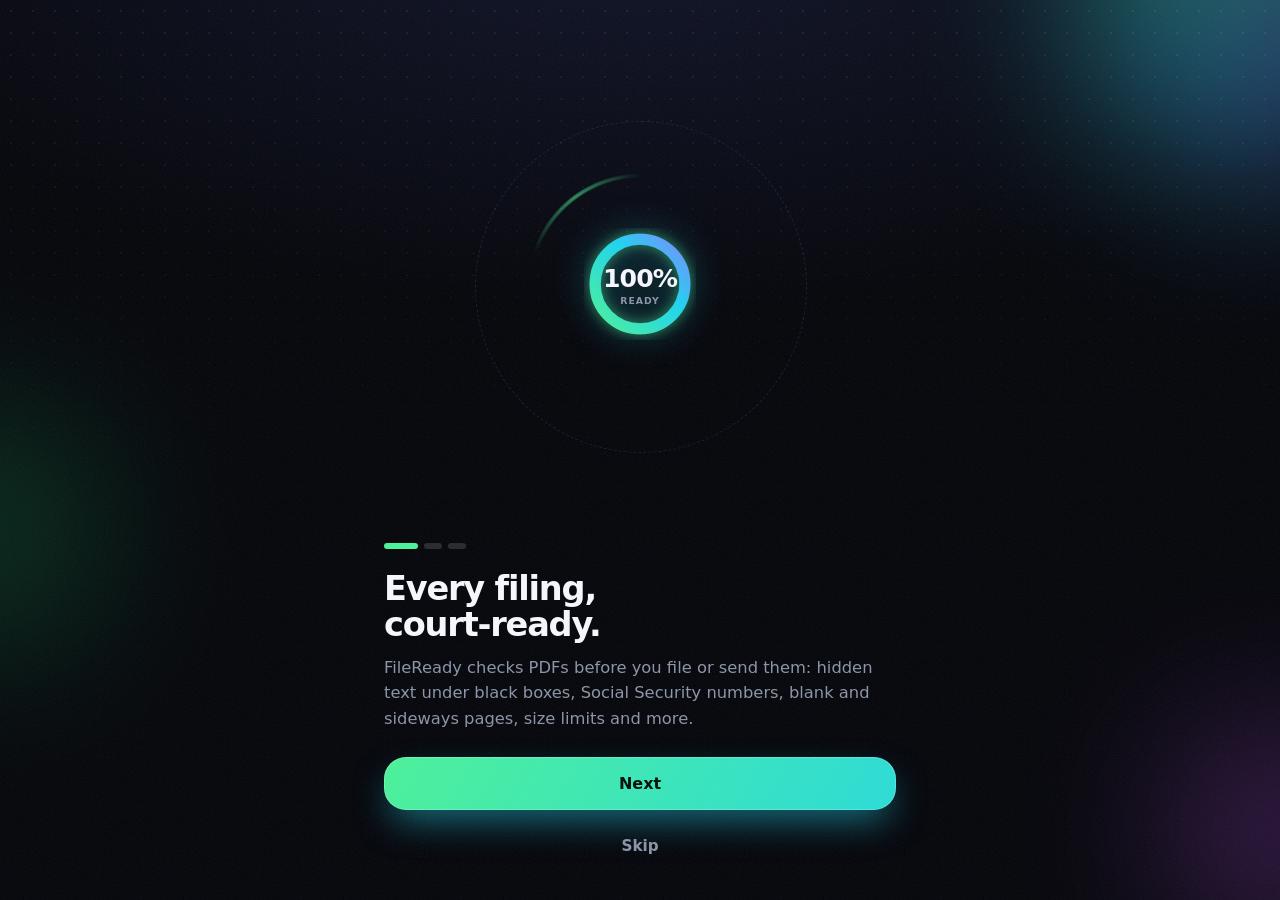
==== index.html @ b7d7ddf2 "Add files via upload" ====
<!DOCTYPE html>
<html lang="en">
<head>
<meta charset="utf-8">
<meta name="viewport" content="width=device-width, initial-scale=1, viewport-fit=cover">
<meta name="theme-color" content="#07080c">
<meta name="mobile-web-app-capable" content="yes">
<meta name="description" content="FileReady checks court filings and deal documents on your device: hidden redactions, sensitive numbers, blank and sideways pages, size limits, Bates numbering, exhibits and closing binders.">
<title>FileReady</title>
<meta name="referrer" content="no-referrer">
<script src="boot.js"></script>
<link rel="manifest" href="manifest.webmanifest">
<link rel="icon" href="icon-192.png">
<link rel="apple-touch-icon" href="apple-touch-icon.png">
<link rel="stylesheet" href="app.css">
</head>
<body>
<div class="glows" aria-hidden="true"><i></i><i></i><i></i></div>
<div id="app"><div style="min-height:100vh;display:flex;align-items:center;justify-content:center"><span class="spin"></span></div></div>
<script src="pdf-lib.min.js"></script>
<script type="module" src="pdfjs-init.mjs"></script>
<script src="jszip.min.js"></script>
<script src="engine.js"></script>
<script src="rules.js"></script>
<script src="app.js"></script>
</body>
</html>
---- app.css ----
:root{--bg:#07080c;--bg2:#0d0f15;--tx:#f4f6fb;--mut:#8d95a8;--mut2:#5f6779;--card:rgba(255,255,255,.055);--card2:rgba(255,255,255,.09);--line:rgba(255,255,255,.08);--line2:rgba(255,255,255,.14);--nav:rgba(20,23,31,.78);--sheet:#12141b;--input:rgba(255,255,255,.06);
--g1:#4ef09a;--g2:#10a957;--o1:#ffb08f;--o2:#ff6a3d;--y1:#ffe08a;--y2:#ffb020;--p1:#a3adff;--p2:#5b6cff;--red:#ff7a6b;--amb:#ffc145;--ok:#4ef09a;--ink:#0b0d12;--glowA:.55;--r:24px;color-scheme:dark}
html.light{--bg:#f2f4f8;--bg2:#ffffff;--tx:#0e1322;--mut:#5b6476;--mut2:#8a93a5;--card:rgba(255,255,255,.82);--card2:rgba(14,19,34,.05);--line:rgba(14,19,34,.08);--line2:rgba(14,19,34,.14);--nav:rgba(255,255,255,.86);--sheet:#ffffff;--input:rgba(14,19,34,.05);--red:#e5484d;--amb:#d98a00;--ok:#14a85a;--glowA:.28;color-scheme:light}
html{font-size:16px;-webkit-text-size-adjust:100%}html.big{font-size:18.5px}
*{box-sizing:border-box;-webkit-tap-highlight-color:transparent}
body{margin:0;background:var(--bg);color:var(--tx);font-family:Inter,"SF Pro Display","Segoe UI",Roboto,system-ui,Arial,sans-serif;-webkit-font-smoothing:antialiased;min-height:100vh;overflow-x:hidden;padding:env(safe-area-inset-top) env(safe-area-inset-right) 0 env(safe-area-inset-left)}
button,input,select,textarea{font:inherit;color:inherit}
button{cursor:pointer;border:0;background:none;padding:0}
a{color:var(--g1)}html.light a{color:#0b8f4b}
.glows{position:fixed;inset:0;pointer-events:none;z-index:0;overflow:hidden}
.glows i{position:absolute;border-radius:50%;filter:blur(70px);opacity:var(--glowA)}
.glows i:nth-child(1){width:320px;height:320px;background:var(--p2);top:-110px;right:-120px}
.glows i:nth-child(2){width:280px;height:280px;background:var(--g2);top:46%;left:-170px;opacity:calc(var(--glowA)*.7)}
.glows i:nth-child(3){width:240px;height:240px;background:var(--o2);bottom:-60px;right:-130px;opacity:calc(var(--glowA)*.55)}
#app{position:relative;z-index:1;max-width:560px;margin:0 auto;min-height:100vh}
.glass{background:var(--card);border:1px solid var(--line);backdrop-filter:blur(22px);-webkit-backdrop-filter:blur(22px)}
html.light .glass{box-shadow:0 6px 24px rgba(14,19,34,.06)}
.hd{display:flex;align-items:center;gap:12px;padding:18px 20px 6px}
.hd .t{flex:1;min-width:0}.hd small{display:block;color:var(--mut);font-size:.8rem;font-weight:500;white-space:nowrap;overflow:hidden;text-overflow:ellipsis}
.hd b{display:block;font-size:1.38rem;letter-spacing:-.4px;line-height:1.2;white-space:nowrap;overflow:hidden;text-overflow:ellipsis}
.ib{width:44px;height:44px;border-radius:16px;display:flex;align-items:center;justify-content:center;flex:none;position:relative}
.ib .dot{position:absolute;top:9px;right:10px;width:8px;height:8px;border-radius:50%;background:var(--o2);box-shadow:0 0 8px var(--o2)}
.logo{width:46px;height:46px;flex:none;border-radius:14px;overflow:hidden}
.logo svg,.logo img{width:100%;height:100%;display:block}
main{padding:12px 20px 130px}
.search{border-radius:18px;padding:13px 16px;display:flex;align-items:center;gap:10px;color:var(--mut);font-size:.95rem;width:100%;text-align:left}
.search kbd{margin-left:auto;font:600 .7rem Inter,Arial;color:var(--mut);background:var(--card2);padding:4px 8px;border-radius:8px;white-space:nowrap}
.sec{display:flex;justify-content:space-between;align-items:center;margin:24px 2px 12px}.sec b{font-size:1.12rem;letter-spacing:-.3px}.sec a,.sec button.lnk{color:var(--g1);font-size:.88rem;font-weight:600;text-decoration:none}
html.light .sec a,html.light .sec button.lnk{color:#0b8f4b}
.hero{border-radius:30px;padding:20px;position:relative;overflow:hidden}
.hero .top{display:flex;align-items:center;gap:16px}
.ring{flex:none;width:112px;height:112px}
.pill{display:inline-flex;align-items:center;gap:6px;font-size:.75rem;font-weight:600;padding:6px 11px;border-radius:99px;background:rgba(78,240,154,.12);color:var(--g1);border:1px solid rgba(78,240,154,.25);max-width:100%;white-space:nowrap;overflow:hidden;text-overflow:ellipsis}
html.light .pill{color:#0b8f4b;background:rgba(20,168,90,.1);border-color:rgba(20,168,90,.25)}
.hero h2{font-size:1.38rem;font-weight:800;letter-spacing:-.6px;margin:10px 0 2px;line-height:1.15}
.mut{color:var(--mut)}.sm{font-size:.82rem}.xs{font-size:.74rem}
.bento{display:grid;grid-template-columns:1.15fr 1fr;grid-template-rows:96px 96px;gap:12px;margin-top:16px}
.tile{border-radius:24px;padding:14px 16px;color:#10131a;position:relative;overflow:hidden;text-align:left;display:block;width:100%}
.tile small{font-size:.8rem;font-weight:700;opacity:.75;display:flex;align-items:center;gap:6px}.tile b{display:block;font-size:2.35rem;letter-spacing:-1.5px;line-height:1;margin-top:8px}
.tile .bg{position:absolute;right:-14px;bottom:-14px;opacity:.17}
.t1{grid-row:span 2;background:linear-gradient(150deg,var(--o1),var(--o2))}.t1 b{font-size:4rem;margin-top:22px}
.t2{background:linear-gradient(150deg,var(--y1),var(--y2))}.t3{background:linear-gradient(150deg,#6ff5ac,#14b864)}
.t4{grid-column:span 2;background:linear-gradient(120deg,var(--p1),var(--p2));display:flex;align-items:center;justify-content:space-between}
.tile.calm{background:linear-gradient(150deg,#6ff5ac,#14b864)}
.qa{display:grid;grid-template-columns:repeat(4,1fr);gap:10px}
.q{border-radius:22px;padding:14px 4px 12px;text-align:center;font-size:.75rem;font-weight:600;color:var(--tx);opacity:.92}
.q span{display:flex;margin:0 auto 8px;width:44px;height:44px;border-radius:15px;align-items:center;justify-content:center;color:#0b0d12}
.gG{background:linear-gradient(145deg,var(--g1),var(--g2));box-shadow:0 8px 18px rgba(30,194,106,.32)}
.gP{background:linear-gradient(145deg,var(--p1),var(--p2));box-shadow:0 8px 18px rgba(91,108,255,.32)}
.gY{background:linear-gradient(145deg,var(--y1),var(--y2));box-shadow:0 8px 18px rgba(255,176,32,.28)}
.gO{background:linear-gradient(145deg,var(--o1),var(--o2));box-shadow:0 8px 18px rgba(255,106,61,.28)}
.iss{border-radius:22px;padding:14px;display:flex;align-items:center;gap:12px;margin-bottom:10px;position:relative;overflow:hidden;width:100%;text-align:left}
.iss .ic{width:44px;height:44px;border-radius:15px;display:flex;align-items:center;justify-content:center;flex:none}
.iss .tx{flex:1;min-width:0}.iss .tx b{font-size:.95rem;display:block;letter-spacing:-.2px}.iss .tx small{font-size:.8rem;color:var(--mut);display:block;margin-top:2px;overflow-wrap:anywhere}
.iss .bar{position:absolute;left:0;top:14px;bottom:14px;width:3px;border-radius:0 3px 3px 0}
.must .bar{background:var(--o2);box-shadow:0 0 10px var(--o2)}.must .ic{background:rgba(255,106,61,.14);color:var(--o1)}
.should .bar{background:var(--y2);box-shadow:0 0 10px var(--y2)}.should .ic{background:rgba(255,176,32,.14);color:var(--y1)}
.okk .ic{background:rgba(78,240,154,.12);color:var(--g1)}
html.light .must .ic{color:#d9480f}html.light .should .ic{color:#b26a00}html.light .okk .ic{color:#0b8f4b}
.tag{font-size:.66rem;font-weight:800;padding:3px 7px;border-radius:7px;margin-left:6px;vertical-align:2px;letter-spacing:.3px}
.must .tag{background:rgba(255,106,61,.16);color:var(--o1)}.should .tag{background:rgba(255,176,32,.16);color:var(--y1)}
html.light .must .tag{color:#d9480f}html.light .should .tag{color:#b26a00}
.cite{display:inline-flex;align-items:center;gap:4px;font-size:.72rem;color:var(--mut);margin-top:4px}
.fix{font-size:.82rem;font-weight:700;padding:9px 14px;border-radius:99px;background:var(--tx);color:var(--bg);flex:none;white-space:nowrap}
.btn{display:flex;align-items:center;justify-content:center;gap:8px;padding:17px;border-radius:22px;font-weight:800;font-size:1rem;background:linear-gradient(145deg,var(--g1),var(--g2));color:#04140b;box-shadow:0 14px 30px rgba(30,194,106,.38),inset 0 1px 0 rgba(255,255,255,.45);width:100%}
.btn:disabled{opacity:.5}
.btn2{display:flex;align-items:center;justify-content:center;gap:8px;padding:15px;border-radius:20px;font-weight:700;font-size:.95rem;width:100%}
.row2{display:grid;grid-template-columns:1fr 1fr;gap:10px}
.seg{display:flex;padding:4px;border-radius:16px;gap:4px}.seg button{flex:1;text-align:center;padding:10px 0;border-radius:12px;font-size:.82rem;font-weight:600;color:var(--mut)}.seg .on{background:var(--tx);color:var(--bg)}
.list{border-radius:24px;padding:4px 16px}
.li{display:flex;align-items:center;justify-content:space-between;gap:12px;padding:14px 0;border-top:1px solid var(--line);width:100%;text-align:left}.li:first-child{border-top:0}
.li .tx{flex:1;min-width:0}.li b{font-size:.95rem;display:block}.li small{display:block;color:var(--mut);font-size:.8rem;margin-top:2px;overflow-wrap:anywhere}
.tg{width:48px;height:28px;border-radius:99px;background:var(--g2);position:relative;flex:none;transition:background .2s;box-shadow:0 0 12px rgba(30,194,106,.45)}
.tg::after{content:"";position:absolute;right:3px;top:3px;width:22px;height:22px;border-radius:50%;background:#fff;transition:all .2s}
.tg.off{background:var(--line2);box-shadow:none}.tg.off::after{right:23px}
.inp{width:100%;background:var(--input);border:1px solid var(--line);border-radius:14px;padding:12px 14px;outline:none;font-size:.95rem}
.inp:focus{border-color:var(--g1)}
select.inp{appearance:none;-webkit-appearance:none;background-image:linear-gradient(45deg,transparent 50%,var(--mut) 50%),linear-gradient(135deg,var(--mut) 50%,transparent 50%);background-position:calc(100% - 20px) 50%,calc(100% - 14px) 50%;background-size:6px 6px;background-repeat:no-repeat;padding-right:36px}
select.inp option{background:var(--sheet);color:var(--tx)}
label.f{display:block;font-size:.78rem;font-weight:600;color:var(--mut);margin:14px 2px 6px}
.nav{position:fixed;left:50%;transform:translateX(-50%);width:calc(100% - 32px);max-width:528px;bottom:calc(14px + env(safe-area-inset-bottom));height:72px;border-radius:28px;display:flex;align-items:center;justify-content:space-around;z-index:20;background:var(--nav);border:1px solid var(--line2);backdrop-filter:blur(24px);-webkit-backdrop-filter:blur(24px);box-shadow:0 20px 40px rgba(0,0,0,.35)}
.nav button{font-size:.68rem;font-weight:600;color:var(--mut2);text-align:center;width:58px;display:flex;flex-direction:column;align-items:center;gap:4px}
.nav .on{color:var(--tx)}.nav .on svg{stroke:var(--g1);filter:drop-shadow(0 0 6px rgba(78,240,154,.8))}
html.light .nav .on svg{stroke:#10a957;filter:none}
.fab{width:58px!important;height:58px;border-radius:22px;background:linear-gradient(145deg,var(--g1),var(--g2));display:flex;align-items:center;justify-content:center!important;box-shadow:0 10px 26px rgba(30,194,106,.55),inset 0 1px 0 rgba(255,255,255,.4);margin-top:-30px;color:#04140b!important}
.fab.pulse{animation:pulse 2.2s infinite}
@keyframes pulse{0%,100%{box-shadow:0 10px 26px rgba(30,194,106,.55),0 0 0 0 rgba(78,240,154,.5)}60%{box-shadow:0 10px 26px rgba(30,194,106,.55),0 0 0 16px rgba(78,240,154,0)}}
.enter>*{animation:rise .45s cubic-bezier(.2,.8,.2,1) both}
.enter>*:nth-child(2){animation-delay:.04s}.enter>*:nth-child(3){animation-delay:.08s}.enter>*:nth-child(4){animation-delay:.12s}.enter>*:nth-child(5){animation-delay:.16s}.enter>*:nth-child(6){animation-delay:.2s}.enter>*:nth-child(n+7){animation-delay:.24s}
@keyframes rise{from{opacity:0;transform:translateY(14px)}to{opacity:1;transform:none}}
@media (prefers-reduced-motion:reduce){.enter>*,.fab.pulse{animation:none}}
.empty{text-align:center;padding:40px 10px 10px}.empty .art{width:150px;height:150px;margin:0 auto 18px;position:relative}
.empty h2{font-size:1.4rem;letter-spacing:-.5px;margin:0 0 8px}.empty p{color:var(--mut);margin:0 auto 22px;max-width:320px;line-height:1.5}
.sheetbg{position:fixed;inset:0;background:rgba(0,0,0,.5);z-index:40;display:flex;align-items:flex-end;justify-content:center;animation:fade .2s}
.sheet{width:100%;max-width:560px;background:var(--sheet);border-radius:30px 30px 0 0;padding:10px 20px calc(24px + env(safe-area-inset-bottom));max-height:88vh;overflow:auto;animation:up .28s cubic-bezier(.2,.8,.2,1);border:1px solid var(--line2);border-bottom:0}
.sheet .grab{width:42px;height:5px;border-radius:9px;background:var(--line2);margin:0 auto 14px}
.sheet h3{margin:0 0 4px;font-size:1.2rem;letter-spacing:-.3px}
@keyframes up{from{transform:translateY(40px);opacity:.4}to{transform:none;opacity:1}}@keyframes fade{from{opacity:0}to{opacity:1}}
.toast{position:fixed;left:50%;transform:translateX(-50%);bottom:calc(100px + env(safe-area-inset-bottom));background:var(--tx);color:var(--bg);padding:12px 18px;border-radius:16px;font-weight:600;font-size:.9rem;z-index:60;box-shadow:0 10px 30px rgba(0,0,0,.35);max-width:90%;animation:up .25s}
.thumbs{display:flex;gap:18px;overflow-x:auto;padding:14px 4px 6px;scrollbar-width:none}.thumbs::-webkit-scrollbar{display:none}
.th{flex:none;width:96px;text-align:left}.th .pg{height:124px;border-radius:14px;background:#fff;position:relative;box-shadow:0 10px 24px rgba(0,0,0,.35);overflow:hidden}
.th .pg img{width:100%;height:100%;object-fit:cover;object-position:top}
.th .badge{position:absolute;top:-8px;right:-8px;min-width:30px;height:30px;padding:0 6px;border-radius:11px;color:#0b0d12;font-weight:800;display:flex;align-items:center;justify-content:center;font-size:.85rem;box-shadow:0 6px 14px rgba(0,0,0,.4);z-index:2}
.th .bn{position:absolute;bottom:6px;right:6px;font:700 .5rem ui-monospace,monospace;background:#0b0d12;color:#ffd76a;padding:2px 4px;border-radius:4px}
.th b{display:block;font-size:.78rem;margin-top:10px;white-space:nowrap;overflow:hidden;text-overflow:ellipsis}.th small{font-size:.7rem;color:var(--mut)}
.thwrap{position:relative;padding-top:8px}
.grid{display:grid;grid-template-columns:repeat(3,1fr);gap:12px}
.pgc{position:relative;border-radius:12px;overflow:hidden;background:#fff;aspect-ratio:.78;border:3px solid transparent;box-shadow:0 6px 16px rgba(0,0,0,.25)}
.pgc img{width:100%;height:100%;object-fit:contain;display:block}
.pgc.sel{border-color:var(--g1);box-shadow:0 0 0 3px rgba(78,240,154,.35)}
.pgc span{position:absolute;left:6px;bottom:6px;background:rgba(11,13,18,.8);color:#fff;font-size:.68rem;font-weight:700;padding:2px 7px;border-radius:7px}
.viewer{position:relative;border-radius:18px;overflow:hidden;background:#fff;box-shadow:0 20px 40px rgba(0,0,0,.4)}
.viewer img{width:100%;display:block}
.hl{position:absolute;border-radius:4px;border:2px solid var(--o2);box-shadow:0 0 0 3px rgba(255,106,61,.35),0 0 22px rgba(255,106,61,.85);animation:glow 1.6s ease-in-out infinite}
@keyframes glow{50%{box-shadow:0 0 0 6px rgba(255,106,61,.2),0 0 32px rgba(255,106,61,1)}}
.prog{height:8px;border-radius:9px;background:var(--card2);overflow:hidden;margin-top:14px}.prog i{display:block;height:100%;background:linear-gradient(90deg,var(--g1),#22d3ee);border-radius:9px;transition:width .3s}
.spin{width:22px;height:22px;border-radius:50%;border:3px solid rgba(255,255,255,.25);border-top-color:var(--g1);animation:sp 1s linear infinite;display:inline-block}
@keyframes sp{to{transform:rotate(360deg)}}
.done{text-align:center;padding:34px 0 10px}
.bigcheck{width:150px;height:150px;margin:0 auto 22px;border-radius:50%;background:linear-gradient(145deg,var(--g1),var(--g2));display:flex;align-items:center;justify-content:center;box-shadow:0 0 0 14px rgba(78,240,154,.12),0 0 70px rgba(30,194,106,.75);animation:pop .7s cubic-bezier(.2,1.6,.4,1) both}
.bigcheck svg path{stroke-dasharray:60;stroke-dashoffset:60;animation:draw .6s .35s ease forwards}
@keyframes pop{from{transform:scale(.3);opacity:0}to{transform:none;opacity:1}}@keyframes draw{to{stroke-dashoffset:0}}
.spark{position:absolute;width:8px;height:8px;border-radius:2px;animation:fly 1.4s ease-out forwards}
@keyframes fly{to{transform:translate(var(--x),var(--y)) rotate(320deg);opacity:0}}
.lock{min-height:100vh;display:flex;flex-direction:column;align-items:center;justify-content:center;padding:30px;text-align:center}
.lock .logo{width:96px;height:96px;border-radius:28px;filter:drop-shadow(0 0 30px rgba(78,240,154,.45));margin-bottom:22px}
.dots{display:flex;gap:14px;justify-content:center;margin:26px 0}.dots i{width:14px;height:14px;border-radius:50%;border:2px solid var(--line2)}.dots i.f{background:var(--g1);border-color:var(--g1);box-shadow:0 0 10px var(--g1)}
.pad{display:grid;grid-template-columns:repeat(3,76px);gap:16px;justify-content:center}.pad button{height:76px;border-radius:50%;font-size:1.6rem;font-weight:600}
.onb{min-height:100vh;display:flex;flex-direction:column;padding:30px 24px calc(30px + env(safe-area-inset-bottom))}
.onb .art{flex:1;display:flex;align-items:center;justify-content:center;min-height:300px}
.onb h1{font-size:2.1rem;letter-spacing:-1.2px;line-height:1.08;margin:0 0 12px}.onb p{color:var(--mut);font-size:1.02rem;line-height:1.55;margin:0 0 26px}
.prog3{display:flex;gap:6px;margin-bottom:22px}.prog3 i{height:6px;width:18px;border-radius:9px;background:var(--line2)}.prog3 i.on{width:34px;background:var(--g1)}
.choice{display:grid;gap:10px}.choice button{display:flex;align-items:center;gap:12px;padding:14px;border-radius:18px;text-align:left;font-weight:600}
.choice button.on{border-color:var(--g1);box-shadow:0 0 0 2px rgba(78,240,154,.35)}
.choice .ci{width:40px;height:40px;border-radius:13px;display:flex;align-items:center;justify-content:center;color:#0b0d12;flex:none}
.note{border-radius:18px;padding:14px 16px;font-size:.84rem;line-height:1.5;color:var(--mut)}
.res{border-radius:18px;padding:14px;margin-bottom:10px;width:100%;text-align:left;display:block}
.res mark{background:rgba(255,193,69,.35);color:inherit;border-radius:4px;padding:0 2px}
.chips{display:flex;gap:8px;overflow-x:auto;scrollbar-width:none;padding-bottom:2px}.chips::-webkit-scrollbar{display:none}
.chip{padding:8px 14px;border-radius:99px;font-size:.82rem;font-weight:600;border:1.5px solid var(--line2);color:var(--mut);white-space:nowrap}.chip.on{background:var(--g1);border-color:var(--g1);color:#04140b}
.out{display:flex;align-items:center;gap:12px;border-radius:20px;padding:12px 14px;margin-bottom:10px}
.out .ic{width:42px;height:42px;border-radius:14px;display:flex;align-items:center;justify-content:center;flex:none;color:#0b0d12}
.fl{border-radius:22px;padding:12px;margin-bottom:10px}
.fl .top{display:flex;gap:12px;align-items:center}
.fl .mini{width:48px;height:62px;border-radius:9px;background:#fff;overflow:hidden;flex:none;box-shadow:0 6px 14px rgba(0,0,0,.25)}.fl .mini img{width:100%;height:100%;object-fit:cover;object-position:top}
.fl .acts{display:flex;gap:6px;margin-top:10px;flex-wrap:wrap}
.mbtn{padding:8px 12px;border-radius:12px;font-size:.78rem;font-weight:600;background:var(--card2);display:inline-flex;align-items:center;gap:6px}
.badge2{font-size:.66rem;font-weight:800;padding:3px 8px;border-radius:7px;background:var(--card2);color:var(--mut);letter-spacing:.3px}
.hide{display:none!important}
.fw{width:100%}.mt{margin-top:12px}.mt2{margin-top:20px}.ctr{text-align:center}
.flx{display:flex;gap:10px;align-items:center}
.disc{font-size:.72rem;color:var(--mut2);line-height:1.5;margin-top:22px;text-align:center}
.viewer.doc{background:var(--bg2);padding:18px;border:1px solid var(--line)}
.doctext{font-family:Georgia,"Times New Roman",serif;font-size:.95rem;line-height:1.7;color:var(--tx);overflow-wrap:anywhere}
.hlm{background:rgba(255,106,61,.25);color:inherit;border-radius:4px;padding:1px 3px;box-shadow:0 0 0 2px rgba(255,106,61,.7),0 0 16px rgba(255,106,61,.7)}
.rl{margin:0 0 12px}.rl ins{text-decoration:underline;text-decoration-color:var(--g1);text-decoration-thickness:2px;background:rgba(78,240,154,.14);color:inherit;border-radius:3px}
.rl del{color:var(--red);text-decoration:line-through;text-decoration-thickness:2px;background:rgba(255,106,61,.1);border-radius:3px}
/* ---------- signatures and checklist ---------- */
.chip.cg,.chip.cy,.chip.cm{padding:5px 10px;font-size:.72rem;font-weight:800;border:0;display:inline-flex;align-items:center;gap:4px;letter-spacing:.2px}
.chip.cg{background:rgba(78,240,154,.15);color:var(--g1)}.chip.cy{background:rgba(255,176,32,.16);color:var(--y1)}.chip.cm{background:var(--card2);color:var(--mut)}
html.light .chip.cg{color:#0b8f4b}html.light .chip.cy{color:#b26a00}
.chip.big{padding:9px 13px;font-size:.78rem;flex:none}
.sigcard{border-radius:22px;padding:14px;margin-bottom:12px;transition:border-color .3s}
.sigcard.ok{border-color:rgba(78,240,154,.35)}
.sigst{display:flex;justify-content:space-between;align-items:center;margin-top:12px;padding-top:12px;border-top:1px solid var(--line)}
.sigmap{display:grid;gap:8px;margin-top:12px}
.sigmap label{display:grid;grid-template-columns:1fr 1fr;gap:8px;align-items:center;font-size:.8rem;color:var(--mut)}
.sigmap label span{overflow:hidden;text-overflow:ellipsis;white-space:nowrap}
.sigmap .inp{padding:9px 30px 9px 10px;font-size:.82rem;border-radius:11px}
.clrow{display:flex;align-items:center;gap:12px;border-radius:20px;padding:12px 14px;margin-bottom:10px;transition:opacity .3s}
.clrow .tabb{width:40px;height:40px;border-radius:13px;flex:none;display:flex;align-items:center;justify-content:center;font-weight:800;font-size:.8rem;background:linear-gradient(145deg,var(--p1),var(--p2));color:#0b0d12}
.clrow .tx{flex:1;min-width:0}.clrow .tx b{display:block;font-size:.93rem;white-space:nowrap;overflow:hidden;text-overflow:ellipsis}
.clrow.cdone .tx b{text-decoration:line-through;text-decoration-color:var(--g1);opacity:.75}
.clrow.cdone .tabb{background:linear-gradient(145deg,var(--g1),var(--g2))}
.sm.lnk{font-size:.78rem}
main.flash{animation:flash .9s ease}
@keyframes flash{30%{filter:drop-shadow(0 0 22px rgba(78,240,154,.55)) brightness(1.08)}}

/* ---------- Aurora style ---------- */
@property --ang{syntax:"<angle>";inherits:false;initial-value:0deg}
html.aurora{--bg:#04050a;--card:rgba(255,255,255,.045);--card2:rgba(255,255,255,.08);--line:rgba(255,255,255,.09);--nav:rgba(12,14,22,.62);--sheet:#0b0d16;--cy:#22d3ee;--glowA:.6}
html.aurora body{background:radial-gradient(120% 80% at 50% -10%,#10142a 0%,#04050a 55%)}
html.aurora .glows i{filter:blur(80px);mix-blend-mode:screen;animation:drift 22s ease-in-out infinite alternate}
html.aurora .glows i:nth-child(1){width:380px;height:380px;background:conic-gradient(from 120deg,#5b6cff,#22d3ee,#4ef09a,#5b6cff);top:-200px;right:-170px;opacity:.42}
html.aurora .glows i:nth-child(2){width:340px;height:340px;background:radial-gradient(circle,#10a957,transparent 70%);top:40%;left:-190px;animation-duration:28s;animation-delay:-6s}
html.aurora .glows i:nth-child(3){width:300px;height:300px;background:radial-gradient(circle,#c04bff,transparent 70%);bottom:-80px;right:-150px;opacity:.45;animation-duration:26s;animation-delay:-12s}
@keyframes drift{0%{transform:translate(0,0) scale(1) rotate(0)}50%{transform:translate(-40px,60px) scale(1.15) rotate(40deg)}100%{transform:translate(30px,-30px) scale(.95) rotate(80deg)}}
html.aurora .glows::before{content:"";position:absolute;inset:0;background-image:radial-gradient(rgba(255,255,255,.07) 1px,transparent 1.2px);background-size:22px 22px;-webkit-mask-image:linear-gradient(to bottom,#000 0%,transparent 55%);mask-image:linear-gradient(to bottom,#000 0%,transparent 55%)}
html.aurora .glows::after{content:"";position:absolute;inset:-50%;opacity:.07;background-image:url("data:image/svg+xml,%3Csvg xmlns='http://www.w3.org/2000/svg' width='160' height='160'%3E%3Cfilter id='n'%3E%3CfeTurbulence type='fractalNoise' baseFrequency='.9' numOctaves='2'/%3E%3C/filter%3E%3Crect width='100%25' height='100%25' filter='url(%23n)'/%3E%3C/svg%3E")}
html.aurora .glass{background:linear-gradient(160deg,rgba(255,255,255,.075),rgba(255,255,255,.02)) padding-box,linear-gradient(140deg,rgba(255,255,255,.28),rgba(255,255,255,.04) 40%,rgba(124,140,255,.22)) border-box;border:1px solid transparent;backdrop-filter:blur(26px) saturate(150%);-webkit-backdrop-filter:blur(26px) saturate(150%);box-shadow:0 10px 30px rgba(0,0,0,.28),inset 0 1px 0 rgba(255,255,255,.06)}
html.aurora .hd b{background:linear-gradient(100deg,#fff 20%,#b9ffd9 60%,#9fb0ff);-webkit-background-clip:text;background-clip:text;color:transparent}
html.aurora .hero{position:relative;isolation:isolate;transform-style:preserve-3d;transition:transform .25s ease-out;border-radius:32px}
html.aurora .hero::before{content:"";position:absolute;inset:-1px;border-radius:inherit;padding:1.5px;background:conic-gradient(from var(--ang),transparent 0 55%,#4ef09a 68%,#22d3ee 76%,#7c8cff 84%,transparent 92%);-webkit-mask:linear-gradient(#000 0 0) content-box,linear-gradient(#000 0 0);-webkit-mask-composite:xor;mask-composite:exclude;animation:spinang 6s linear infinite;pointer-events:none;z-index:2}
html.aurora .hero::after{content:"";position:absolute;width:260px;height:260px;left:-70px;top:-90px;background:radial-gradient(circle,rgba(78,240,154,.22),transparent 65%);z-index:-1;pointer-events:none}
@keyframes spinang{to{--ang:360deg}}
html.aurora .ring{filter:drop-shadow(0 0 18px rgba(34,211,238,.35))}
html.aurora .ring circle:first-of-type{stroke:rgba(255,255,255,.07)}
html.aurora .tile{color:var(--tx);background:linear-gradient(160deg,rgba(255,255,255,.08),rgba(255,255,255,.015));border:1px solid rgba(255,255,255,.09);box-shadow:inset 0 1px 0 rgba(255,255,255,.08);transition:transform .2s}
html.aurora .tile::before{content:"";position:absolute;inset:auto -30% -60% auto;width:170px;height:170px;border-radius:50%;filter:blur(30px);opacity:.75;background:var(--tc);pointer-events:none}
html.aurora .tile::after{content:"";position:absolute;left:16px;right:16px;top:0;height:2px;border-radius:2px;background:linear-gradient(90deg,transparent,var(--tc),transparent)}
html.aurora .tile b{background:linear-gradient(180deg,#fff 30%,var(--tc));-webkit-background-clip:text;background-clip:text;color:transparent;text-shadow:none}
html.aurora .tile small{opacity:.9;color:var(--tx)}
html.aurora .tile .bg{opacity:.22;color:var(--tc)}html.aurora .tile .bg *{stroke:var(--tc)!important}
html.aurora .t1{--tc:#ff7a4d}html.aurora .t2{--tc:#ffc145}html.aurora .t3,html.aurora .tile.calm{--tc:#4ef09a}html.aurora .t4{--tc:#7c8cff}
html.aurora .tile:active,html.aurora .q:active,html.aurora .iss:active,html.aurora .btn:active,html.aurora .btn2:active,html.aurora .clrow:active{transform:scale(.97)}
html.aurora .q,html.aurora .iss,html.aurora .btn,html.aurora .btn2,html.aurora .clrow{transition:transform .18s cubic-bezier(.3,1.6,.5,1)}
html.aurora .q span{box-shadow:0 10px 24px -6px currentColor,inset 0 1px 0 rgba(255,255,255,.5)}
html.aurora .btn{position:relative;overflow:hidden;background:linear-gradient(120deg,#4ef09a,#22d3ee 140%);box-shadow:0 16px 36px -8px rgba(34,211,238,.55),0 0 0 1px rgba(255,255,255,.2) inset}
html.aurora .btn::after{content:"";position:absolute;top:0;bottom:0;width:40%;left:-60%;background:linear-gradient(100deg,transparent,rgba(255,255,255,.55),transparent);transform:skewX(-20deg);animation:sheen 3.8s ease-in-out infinite}
@keyframes sheen{0%,60%{left:-60%}100%{left:130%}}
html.aurora .nav{border-radius:30px;background:linear-gradient(180deg,rgba(22,25,38,.72),rgba(10,12,20,.82)) padding-box,linear-gradient(120deg,rgba(255,255,255,.25),rgba(255,255,255,.03),rgba(78,240,154,.3)) border-box;border:1px solid transparent;box-shadow:0 24px 50px rgba(0,0,0,.55)}
html.aurora .nav button.on{position:relative}
html.aurora .nav button.on::before{content:"";position:absolute;top:-6px;left:50%;width:42px;height:42px;transform:translateX(-50%);border-radius:50%;background:radial-gradient(circle,rgba(78,240,154,.35),transparent 70%);z-index:-1}
html.aurora .nav button.on::after{content:"";position:absolute;bottom:-8px;left:50%;width:18px;height:3px;transform:translateX(-50%);border-radius:3px;background:linear-gradient(90deg,#4ef09a,#22d3ee);box-shadow:0 0 10px #4ef09a}
html.aurora .fab{position:relative;background:linear-gradient(145deg,#4ef09a,#22d3ee);border-radius:50%;box-shadow:0 14px 34px rgba(34,211,238,.5),inset 0 1px 0 rgba(255,255,255,.55)}
html.aurora .fab::before{content:"";position:absolute;inset:-5px;border-radius:50%;background:conic-gradient(from var(--ang),#4ef09a,#22d3ee,#7c8cff,#c04bff,#4ef09a);z-index:-1;animation:spinang 4s linear infinite;filter:blur(1px);opacity:.9}
html.aurora .iss .bar{width:4px}
html.aurora .enter>*{animation:rise2 .6s cubic-bezier(.2,.8,.2,1) both}
@keyframes rise2{from{opacity:0;transform:translateY(18px) scale(.985);filter:blur(6px)}to{opacity:1;transform:none;filter:none}}
html.aurora .pill{background:rgba(78,240,154,.1);box-shadow:0 0 18px rgba(78,240,154,.15)}
html.aurora .clrow .tabb,html.aurora .ic.gG,html.aurora .ic.gP,html.aurora .ic.gY,html.aurora .ic.gO{box-shadow:0 8px 20px -6px rgba(0,0,0,.6),inset 0 1px 0 rgba(255,255,255,.5)}
html.aurora .sheet{background:linear-gradient(180deg,#121628,#0a0c15)}
html.aurora .toast{background:linear-gradient(120deg,#e9fff3,#dff6ff);color:#04140b;box-shadow:0 14px 36px rgba(34,211,238,.35)}
@media (prefers-reduced-motion:reduce){html.aurora .glows i,html.aurora .hero::before,html.aurora .fab::before,html.aurora .btn::after{animation:none}html.aurora .enter>*{animation:none}}
.sigst .lnk,.clrow .lnk{color:var(--g1);font-weight:700}html.light .sigst .lnk,html.light .clrow .lnk{color:#0b8f4b}.clrow .lnk.sm{display:inline-block;margin-top:3px}
html.aurora .art{position:relative;isolation:isolate}
html.aurora .art::before,html.aurora .art::after{content:"";position:absolute;left:50%;top:50%;border-radius:50%;pointer-events:none;z-index:-1}
html.aurora .art::before{width:250px;height:250px;margin:-125px 0 0 -125px;border:1px solid rgba(255,255,255,.08);background:conic-gradient(from var(--ang),transparent 0 80%,rgba(78,240,154,.55) 90%,transparent 100%);-webkit-mask:radial-gradient(circle,transparent 61%,#000 62%,#000 63%,transparent 64%);mask:radial-gradient(circle,transparent 61%,#000 62%,#000 63%,transparent 64%);animation:spinang 5s linear infinite}
html.aurora .art::after{width:330px;height:330px;margin:-165px 0 0 -165px;border:1px dashed rgba(124,140,255,.18);animation:spin 40s linear infinite}
@keyframes spin{to{transform:rotate(360deg)}}
html.aurora .bigcheck{background:linear-gradient(145deg,#4ef09a,#22d3ee);box-shadow:0 0 0 14px rgba(78,240,154,.1),0 0 90px rgba(34,211,238,.6)}
html.aurora .bigcheck::before{content:"";position:absolute;inset:-26px;border-radius:50%;background:conic-gradient(from var(--ang),transparent,#4ef09a,#22d3ee,#7c8cff,transparent 70%);-webkit-mask:radial-gradient(circle,transparent 66%,#000 67%,#000 69%,transparent 70%);mask:radial-gradient(circle,transparent 66%,#000 67%,#000 69%,transparent 70%);animation:spinang 2.4s linear infinite;pointer-events:none}
@media (prefers-reduced-motion:reduce){html.aurora .art::before,html.aurora .art::after,html.aurora .bigcheck::before{animation:none}}
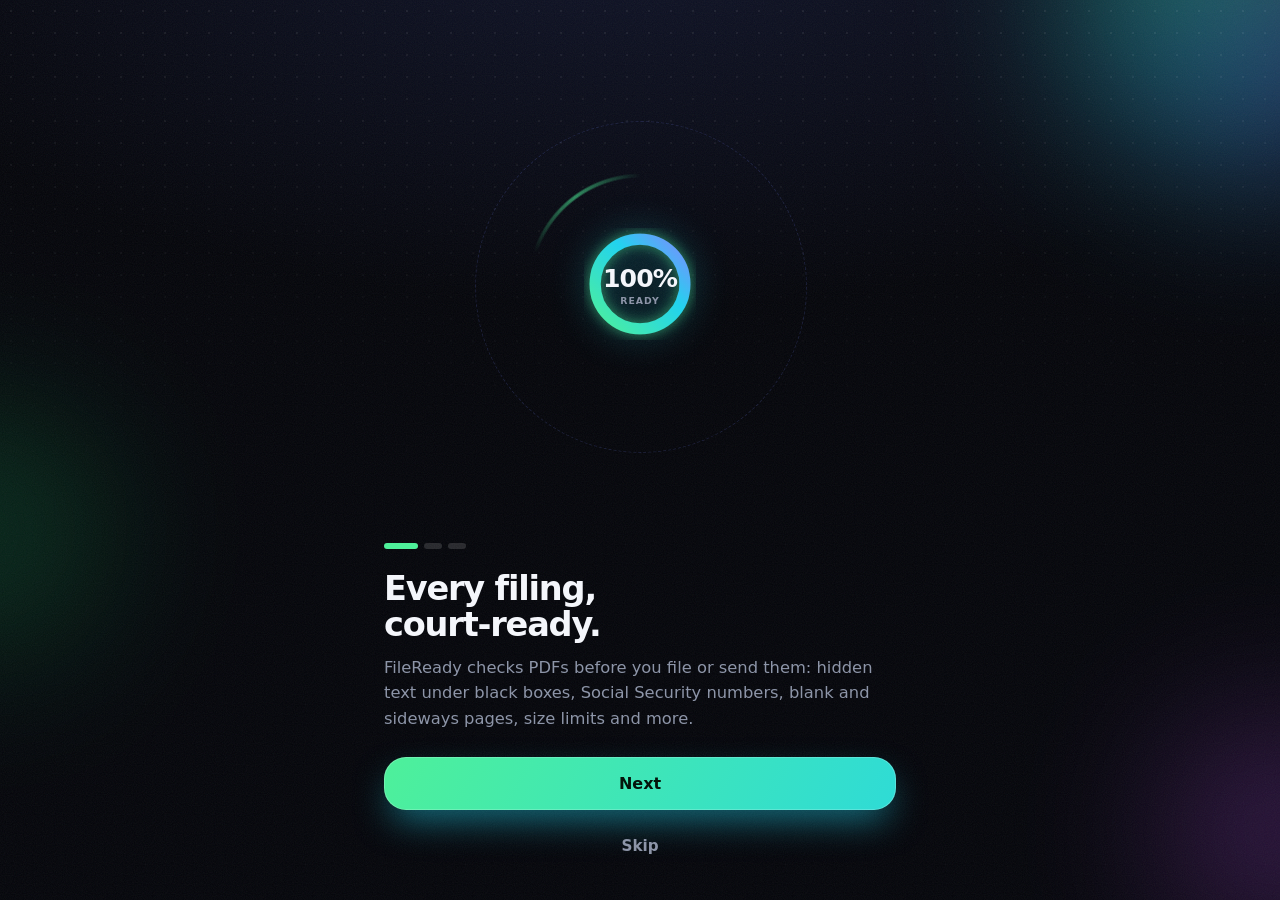
==== commit 8a59deaa: "Add files via upload" ====
--- a/index.html
+++ b/index.html
@@ -5,6 +5,10 @@
 <meta name="viewport" content="width=device-width, initial-scale=1, viewport-fit=cover">
 <meta name="theme-color" content="#07080c">
 <meta name="mobile-web-app-capable" content="yes">
+<meta name="apple-mobile-web-app-capable" content="yes">
+<meta name="apple-mobile-web-app-title" content="FileReady">
+<meta name="apple-mobile-web-app-status-bar-style" content="black-translucent">
+<meta name="format-detection" content="telephone=no">
 <meta name="description" content="FileReady checks court filings and deal documents on your device: hidden redactions, sensitive numbers, blank and sideways pages, size limits, Bates numbering, exhibits and closing binders.">
 <title>FileReady</title>
 <meta name="referrer" content="no-referrer">
@@ -22,6 +26,8 @@
 <script src="jszip.min.js"></script>
 <script src="engine.js"></script>
 <script src="rules.js"></script>
+<script src="keys.js"></script>
+<script src="research.js"></script>
 <script src="app.js"></script>
 </body>
 </html>
--- a/app.css
+++ b/app.css
@@ -231,3 +231,34 @@
 html.aurora .bigcheck{background:linear-gradient(145deg,#4ef09a,#22d3ee);box-shadow:0 0 0 14px rgba(78,240,154,.1),0 0 90px rgba(34,211,238,.6)}
 html.aurora .bigcheck::before{content:"";position:absolute;inset:-26px;border-radius:50%;background:conic-gradient(from var(--ang),transparent,#4ef09a,#22d3ee,#7c8cff,transparent 70%);-webkit-mask:radial-gradient(circle,transparent 66%,#000 67%,#000 69%,transparent 70%);mask:radial-gradient(circle,transparent 66%,#000 67%,#000 69%,transparent 70%);animation:spinang 2.4s linear infinite;pointer-events:none}
 @media (prefers-reduced-motion:reduce){html.aurora .art::before,html.aurora .art::after,html.aurora .bigcheck::before{animation:none}}
+#app.still .enter>*,#app.still .enter,#app.still .bigcheck{animation:none!important}
+/* Performance: blur only on floating layers (nav, sheets, toasts), not on every card */
+.glass,html.aurora .glass{-webkit-backdrop-filter:none;backdrop-filter:none}
+.nav,.sheet{-webkit-backdrop-filter:blur(20px);backdrop-filter:blur(20px)}
+html:not(.light) .glass{background-color:rgba(18,21,30,.55)}
+html.aurora .glass{background:linear-gradient(160deg,rgba(255,255,255,.075),rgba(255,255,255,.02)) padding-box,linear-gradient(140deg,rgba(255,255,255,.28),rgba(255,255,255,.04) 40%,rgba(124,140,255,.22)) border-box;background-color:rgba(14,16,26,.6)}
+.glows i{will-change:transform;transform:translateZ(0)}
+.hero,.tile{contain:paint}
+.iostip{position:fixed;left:50%;transform:translateX(-50%);bottom:calc(98px + env(safe-area-inset-bottom));width:calc(100% - 32px);max-width:528px;z-index:19;border-radius:20px;padding:12px 12px 12px 14px;display:flex;gap:12px;align-items:center;-webkit-backdrop-filter:blur(20px);backdrop-filter:blur(20px);animation:up .35s}
+.iostip .ic{width:38px;height:38px;border-radius:12px;display:flex;align-items:center;justify-content:center;flex:none}
+.iostip b{display:block;font-size:.88rem}.iostip small{display:block;color:var(--mut);font-size:.76rem;line-height:1.4;margin-top:2px}.iostip small b{display:inline;color:var(--tx)}
+.iostip>div{flex:1;min-width:0}.iostip button{width:34px;height:34px;flex:none;display:flex;align-items:center;justify-content:center;color:var(--mut)}
+html .iostip.glass{background:#10131e!important;border:1px solid rgba(255,255,255,.14)!important;box-shadow:0 18px 40px rgba(0,0,0,.5)}
+html.light .iostip.glass{background:rgba(255,255,255,.98)!important;border-color:rgba(14,19,34,.1)!important}
+/* research */
+.rxc{display:flex;align-items:center;gap:14px;width:100%;text-align:left;border-radius:22px;padding:14px;margin-bottom:12px}
+.rxc .ic{width:48px;height:48px;border-radius:16px;display:flex;align-items:center;justify-content:center;flex:none}
+.rxc .tx{flex:1;min-width:0}.rxc b{display:block;font-size:1rem}.rxc small{display:block;color:var(--mut);font-size:.8rem;margin-top:3px;line-height:1.4}
+.rxr{border-radius:20px;padding:14px;margin-bottom:10px;position:relative}
+.rxr>b{display:block;font-size:.95rem;line-height:1.3}.rxr small{display:block;font-size:.78rem;margin-top:3px}
+.rxr.must{border-left:3px solid var(--o2)}.rxr.should{border-left:3px solid var(--y2)}
+.ovl{display:flex;align-items:center;gap:10px;margin:10px 0 4px}.ovb{flex:1;height:8px;border-radius:9px;background:var(--card2);overflow:hidden}.ovb i{display:block;height:100%;border-radius:9px}.ovl b{font-size:.9rem;min-width:42px;text-align:right}
+.n2{font-size:.72rem;font-weight:800;letter-spacing:.5px;text-transform:uppercase;color:var(--mut);margin:10px 0 4px}
+ul.opt{margin:0;padding-left:18px;font-size:.85rem;line-height:1.45}ul.opt li{margin:3px 0}
+textarea.inp{resize:vertical;min-height:96px;line-height:1.45}
+.chips .chip.on{font-size:.78rem;padding:7px 11px}
+.reader{border-radius:22px;padding:16px 18px;font-size:.95rem;line-height:1.65;overflow-wrap:anywhere}
+.reader p{margin:0 0 14px}.reader mark{background:rgba(255,193,69,.45);color:inherit;border-radius:4px;padding:0 2px}
+html.light .reader{font-family:Georgia,"Times New Roman",serif}
+.beta{display:inline-block;margin-left:8px;vertical-align:2px;font-size:.6rem;font-weight:800;letter-spacing:.6px;padding:3px 7px;border-radius:7px;background:rgba(124,140,255,.18);color:#c7cdff}
+html.light .beta{color:#4a59e0;background:rgba(91,108,255,.12)}
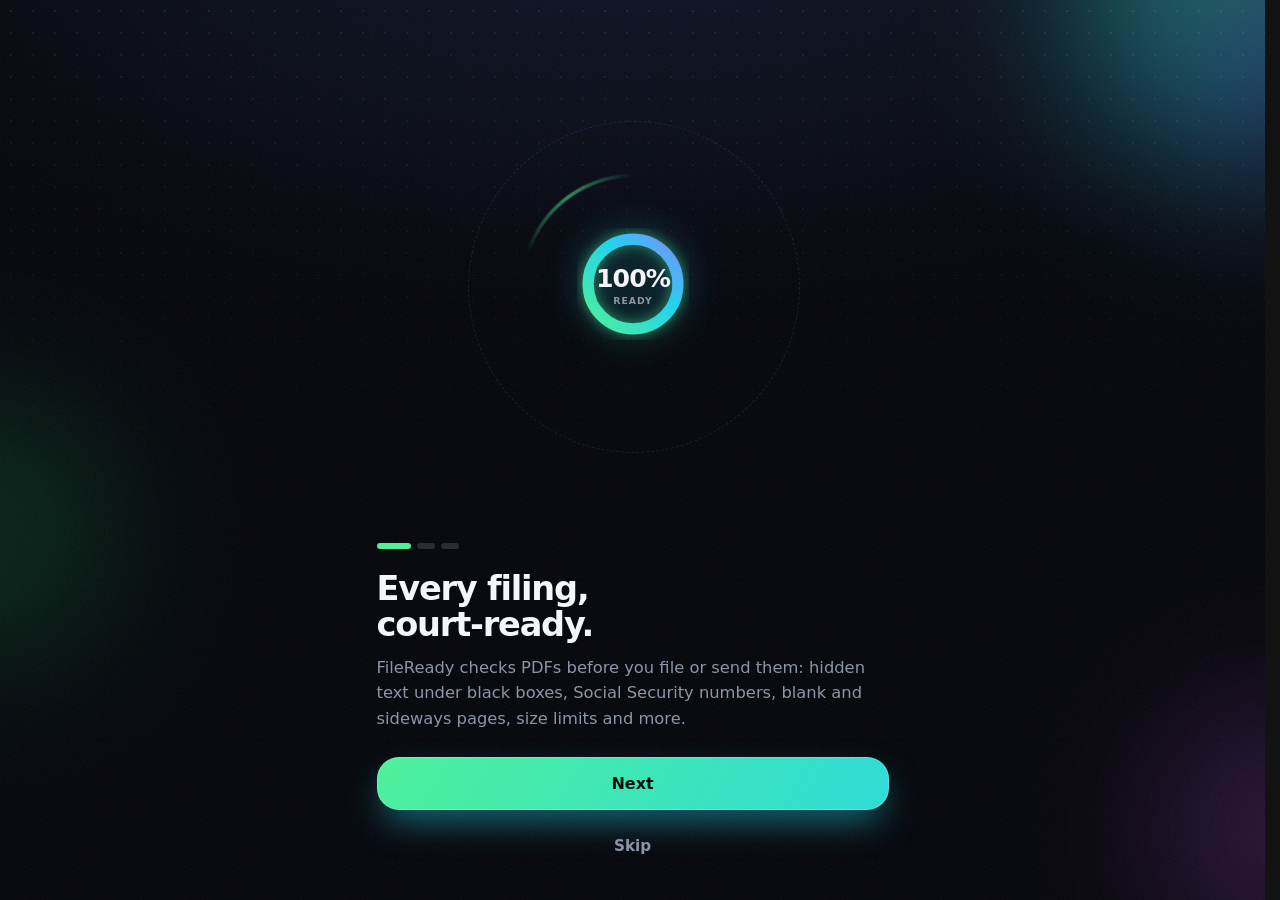
==== commit f86ccceb: "Add files via upload" ====
--- a/index.html
+++ b/index.html
@@ -27,6 +27,7 @@
 <script src="engine.js"></script>
 <script src="rules.js"></script>
 <script src="keys.js"></script>
+<script src="license-pub.js"></script>
 <script src="research.js"></script>
 <script src="app.js"></script>
 </body>
--- a/app.css
+++ b/app.css
@@ -262,3 +262,6 @@
 html.light .reader{font-family:Georgia,"Times New Roman",serif}
 .beta{display:inline-block;margin-left:8px;vertical-align:2px;font-size:.6rem;font-weight:800;letter-spacing:.6px;padding:3px 7px;border-radius:7px;background:rgba(124,140,255,.18);color:#c7cdff}
 html.light .beta{color:#4a59e0;background:rgba(91,108,255,.12)}
+html{scrollbar-gutter:stable}
+#navhost{position:relative;z-index:20}
+.exs{margin:6px 0 2px}.exs .chip{font-size:.78rem;padding:7px 11px}
